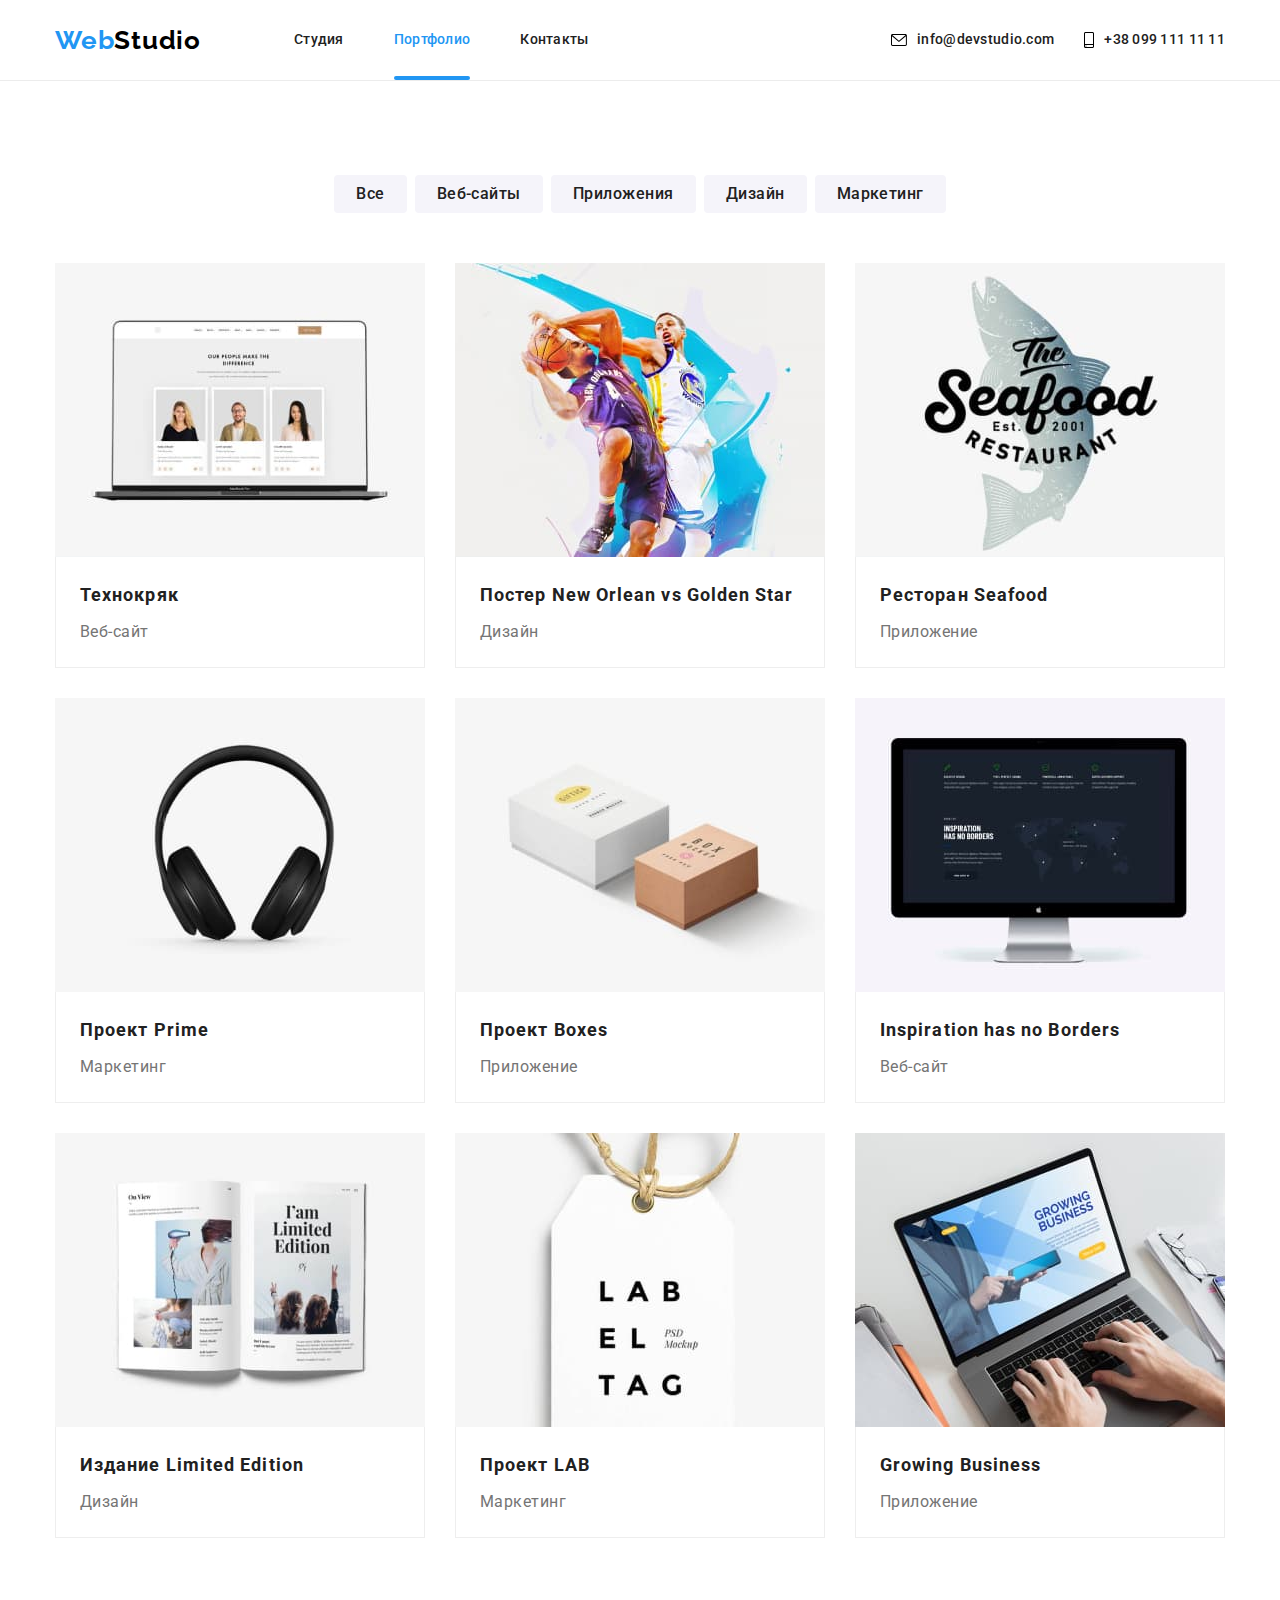
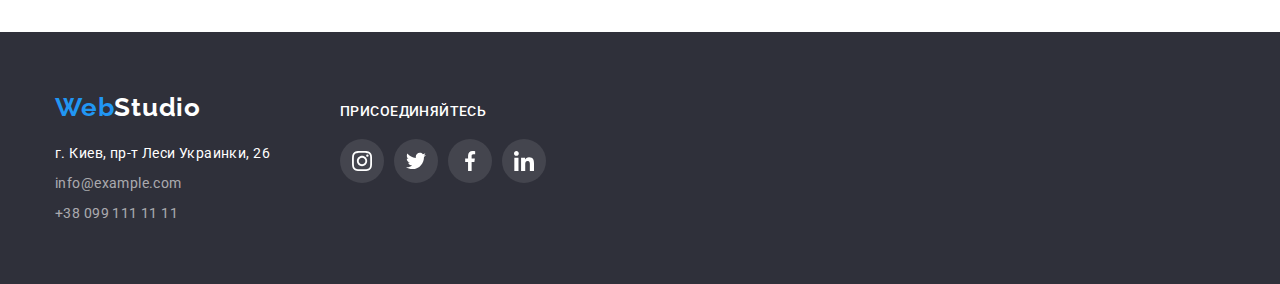
==== portfolio.html @ 580fce65 "добавляет стили" ====
<!DOCTYPE html>
<html lang="ru">

<head>
    <meta charset="UTF-8" />
    <meta name="viewport" content="width=device-width, initial-scale=1.0" />
    <title lang="en">WebStudio</title>
    <link href="https://fonts.googleapis.com/css2?family=Roboto:wght@400;500;700;900&display=swap" rel="stylesheet">
    <link rel="stylesheet"
        href="https://cdnjs.cloudflare.com/ajax/libs/modern-normalize/1.0.0/modern-normalize.min.css">
    <link rel="stylesheet" href="./css/style.css">
</head>

<body>
    <!--шапка-->
    <header class="header">
        <div class="container header-container">
            <nav class="navigate">
                <a href="./index.html" class="link-logo"><span>Web</span>Studio</a>
                <ul class="list menu site-nav">
                    <li class="menu-item"><a href="./index.html" class="link menu-link">Студия</a></li>
                    <li class="menu-item"><a href="./portfolio.html" class="link-current">Портфолио</a></li>
                    <li class="menu-item"><a href="#contacts" class="link menu-link ">Контакты</a></li>
                </ul>
            </nav>
            <ul class="list menu contacts-top">
                <li class="menu-item">
                    <a href="mailto:info@devstudio.com" class="link menu-link link-contacts">
                        <svg class="svg-item" width="16" height="12">
                            <use href="./images/sprite.svg#icon-envelope"></use>
                        </svg>
                        info@devstudio.com
                    </a>
                </li>
                <li class="menu-item">
                    <a href="tel:380991111111" class="link menu-link link-contacts">
                        <svg class="svg-item" width="10" height="16">
                            <use href="./images/sprite.svg#icon-smartphone"></use>
                        </svg>
                        +38 099 111 11 11
                    </a>
                </li>
            </ul>
        </div>
    </header>

    <main>
        <!-- портфолио-->
        <section class="section-portfolio">
            <div class="container">
                <h1 class="visually-hidden no-margin">Портфолио</h1>
                <ul class="list menu menu-filters">
                    <li class="item "><button class="btn" type="button">Все</button></li>
                    <li class="item"><button class="btn" type="button">Веб-сайты</button></li>
                    <li class="item"><button class="btn" type="button">Приложения</button></li>
                    <li class="item"><button class="btn" type="button">Дизайн</button></li>
                    <li class="item"><button class="btn" type="button">Маркетинг</button></li>
                </ul>

                <ul class="list list-portfolio">
                    <li class="item-card"> 
                        <a class="img-card" href="">
                            <div class="overlay">
                                <img src="./images/tehno.jpg" alt="Наши люди">
                                <p class="description">
                                    Технокряк это современная площадка распространения коронавируса. Компании используют эту платформу для
                                    цифрового шпионажа и атак на защищённые сервера конкурентов.
                                </p>
                            </div>                           
                            <div class="info-portfolio">
                                <h2 class="tittle">Технокряк</h2>
                                <p class="text">Веб-сайт</p>
                            </div>
                        </a>
                    </li>

                    <li class="item-card">
                        <a class="img-card" href="">
                            <div class="overlay">
                                <img src="./images/poster.jpg" alt="Игра в баскетбол">
                                <p class="description">
                                    Технокряк это современная площадка распространения коронавируса. Компании используют эту платформу для
                                    цифрового шпионажа и атак на защищённые сервера конкурентов.
                                </p>
                            </div>
                            <div class="info-portfolio">
                                <h2 class="tittle">Постер New Orlean vs Golden Star</h2>
                                <p class="text">Дизайн</p>
                            </div>
                        </a>
                    </li>
                                      
                    <li class="item-card">
                        <a class="img-card" href="">
                            <div class="overlay">
                                <img src="./images/resto.jpg" alt="Рыба">
                                <p class="description">
                                    Технокряк это современная площадка распространения коронавируса. Компании используют эту платформу для
                                    цифрового шпионажа и атак на защищённые сервера конкурентов.
                                </p>
                            </div>
                            <div class="info-portfolio">
                                <h2  class="tittle">Ресторан Seafood</h2>
                                <p class="text">Приложение</p>
                            </div>
                        </a>
                    </li>
                
                
                    <li class="item-card">
                       <a class="img-card" href="">
                            <div class="overlay">
                                <img src="./images/prime.jpg" alt="Наушники">
                                <p class="description">
                                    Технокряк это современная площадка распространения коронавируса. Компании используют эту платформу для
                                    цифрового шпионажа и атак на защищённые сервера конкурентов.
                                </p>
                            </div>   
                            <div class="info-portfolio">
                                <h2 class="tittle">Проект Prime</h2>
                                <p class="text">Маркетинг</p>
                            </div>                          
                        </a>
                    </li>
                
                    <li class="item-card">
                        <a class="img-card" href="">
                            <div class="overlay">
                                <img src="./images/box-project.jpg" alt="Коробка">
                                <p class="description">
                                    Технокряк это современная площадка распространения коронавируса. Компании используют эту платформу для
                                    цифрового шпионажа и атак на защищённые сервера конкурентов.
                                </p>
                            </div>    
                            <div class="info-portfolio">
                                <h2  class="tittle">Проект Boxes</h2>
                                <p class="text">Приложение</p>
                            </div>                           
                        </a>
                    </li>
                
                    <li class="item-card">
                        <a class="img-card" href="">
                            <div class="overlay">
                                <img src="./images/Inspiration.jpg" alt="Монитор"><p class="description">
                                    Технокряк это современная площадка распространения коронавируса. Компании используют эту платформу для
                                    цифрового шпионажа и атак на защищённые сервера конкурентов.
                                </p>
                            </div>    
                            <div class="info-portfolio">
                                <h2  class="tittle">Inspiration has no Borders</h2>
                                <p class="text">Веб-сайт</p>
                            </div>                                
                         </a>                           
                    </li>
                
                    <li class="item-card">
                        <a class="img-card" href="">
                            <div class="overlay">
                                <img src="./images/limited.jpg" alt="Книга"><p class="description">
                                        Технокряк это современная площадка распространения коронавируса. Компании используют эту платформу для
                                        цифрового шпионажа и атак на защищённые сервера конкурентов.
                                    </p>
                                </div>    
                            <div class="info-portfolio">
                                <h2  class="tittle">Издание Limited Edition</h2>
                                <p class="text">Дизайн</p>
                            </div>                           
                        </a>                             
                    </li>
                
                    <li class="item-card">
                        <a class="img-card" href="">
                            <div class="overlay">
                                <img src="images/lab.jpg" alt="Брелок"><p class="description">
                                        Технокряк это современная площадка распространения коронавируса. Компании используют эту платформу для
                                        цифрового шпионажа и атак на защищённые сервера конкурентов.
                                    </p>
                            </div>    
                            <div class="info-portfolio">
                                <h2 class="tittle">Проект LAB</h2>
                                <p class="text">Маркетинг</p>
                            </div>                            
                         </a>                            
                    </li>
                
                    <li class="item-card">
                        <a class="img-card" href="">
                            <div class="overlay">
                                <img src="./images/business.jpg" alt="За ноутбуком"><p class="description">
                                        Технокряк это современная площадка распространения коронавируса. Компании используют эту платформу для
                                        цифрового шпионажа и атак на защищённые сервера конкурентов.
                                    </p>
                            </div>    
                            <div class="info-portfolio">
                                <h2  class="tittle">Growing Business</h2>
                                <p class="text">Приложение</p>
                            </div>                            
                           </a>                            
                    </li>
                </ul>
            </div>
        </section>
    </main>

    <!--футер--> 
    <!-- <a href="./index.html"class="link">WebStudio"</a> -->
    <footer class="footer">
        <div class="container">
            <div class="flex-footer">
                <div class="footer-left">
                    <a href="./index.html" class="link-logo inverse "><span>Web</span>Studio</a>
                    <address id="contacts">
                        <ul class="page-futer link list">
                            <li class="item item-link white-link ">
                                <a href="https://goo.gl/maps/ifoA3qWjALRfbkiX9" target="_blank" rel="noopener noreferer"
                                    class="link">г. Киев,
                                    пр-т Леси Украинки, 26</a>
                            </li>
                            <li class=" item item-link">
                                <a class="contacts link" href="mailto:info@example.com">info@example.com</a>
                            </li>
                            <li class=" item item-link">
                                <a class="contacts link" href="tel:380991111111">+38 099 111 11 11</a>
                            </li>
                        </ul>
                    </address>
                </div>
                <div class="center-footer">
                    <h2 class="title">Присоединяйтесь</h2>
                    <ul class="social-list list">
                        <li class="item">
                            <a class="link social-link dark" href="https://www.instagram.com/" aria-label="Instagram">
                                <span class="visually-hidden">Instagram</span>
                                <svg class="social-icon">
                                    <use href="./images/sprite.svg#icon-instagram"></use>
                                </svg>
                            </a>
                        </li>
                        <li class="item">
                            <a class="link social-link dark" href="https://twitter.com/" aria-label="Twitter">
                                <span class="visually-hidden">Twitter</span>
                                <svg class="social-icon">
                                    <use href="./images/sprite.svg#icon-twitter"></use>
                                </svg>
                            </a>
                        </li>
                        <li class="item">
                            <a class="link social-link dark" href="https://facebook.com/" aria-label="Facebook">
                                <span class="visually-hidden">Facebook</span>
                                <svg class="social-icon">
                                    <use href="./images/sprite.svg#icon-facebook"></use>
                                </svg>
                            </a>
                        </li>
                        <li class="item">
                            <a class="link social-link dark" href="https://www.linkedin.com/" aria-label="LinkedIn">
                                <span class="visually-hidden">LinkedIn</span>
                                <svg class="social-icon">
                                    <use href="./images/sprite.svg#icon-linkedin"></use>
                                </svg>
                            </a>
                        </li>
                    </ul>
                </div>
            </div>
        </div>
    </footer>
</body>

</html>
---- css/style.css ----
/* raleway-regular - latin */
@font-face {
  font-family: "Raleway";
  font-style: normal;
  font-weight: 400;
  src: url("../fonts/raleway-v18-latin/raleway-v18-latin-regular.eot"); /* IE9 Compat Modes */
  src: local(""),
    url("../fonts/raleway-v18-latin/raleway-v18-latin-regular.eot?#iefix")
      format("embedded-opentype"),
    /* IE6-IE8 */
      url("../fonts/raleway-v18-latin/raleway-v18-latin-regular.woff2")
      format("woff2"),
    /* Super Modern Browsers */
      url("../fonts/raleway-v18-latin/raleway-v18-latin-regular.woff")
      format("woff"),
    /* Modern Browsers */
      url("../fonts/raleway-v18-latin/raleway-v18-latin-regular.ttf")
      format("truetype"),
    /* Safari, Android, iOS */
      url("../fonts/raleway-v18-latin/raleway-v18-latin-regular.svg#Raleway")
      format("svg"); /* Legacy iOS */
}
/* raleway-700 - latin */
@font-face {
  font-family: "Raleway";
  font-style: normal;
  font-weight: 700;
  src: url("../fonts/raleway-v18-latin/raleway-v18-latin-700.eot"); /* IE9 Compat Modes */
  src: local(""),
    url("../fonts/raleway-v18-latin/raleway-v18-latin-700.eot?#iefix")
      format("embedded-opentype"),
    /* IE6-IE8 */ url("../fonts/raleway-v18-latin/raleway-v18-latin-700.woff2")
      format("woff2"),
    /* Super Modern Browsers */
      url("../fonts/raleway-v18-latin/raleway-v18-latin-700.woff")
      format("woff"),
    /* Modern Browsers */
      url("../fonts/raleway-v18-latin/raleway-v18-latin-700.ttf")
      format("truetype"),
    /* Safari, Android, iOS */
      url("../fonts/raleway-v18-latin/raleway-v18-latin-700.svg#Raleway")
      format("svg"); /* Legacy iOS */
}

:root {
  --main-text-color: #757575;
  --title-text-color: #212121;
  --accent-text-color: #2196f3;
  --black: #000000;
  --white: #ffffff;
  --bc-color: #2f303a;
  --for-team: #f5f4fa;
  --division-line-color: #ececec;
  --border-line-color: #eeeeee;
  --social-link-color-default: #afb1b8;
  --transparent-white-light: rgba(255, 255, 255, 0.6);
  --transparent-white-dark: rgba(255, 255, 255, 0.1);
  --backdrop: rgba(0, 0, 0, 0.2);
  --timing-function: cubic-bezier(0.4, 0, 0.2, 1);
  --time: 250ms;
}

html {
  box-sizing: border-box;
}

body {
  font-family: "Roboto", sans-serif;
  font-weight: 500;
  font-size: 14px;
  line-height: 1.71;
  letter-spacing: 0.03em;
  color: var(--main-text-color);
}
/* 
h1,
h2,
h3,
p {
  margin-top: 0;
} */

img {
  display: block;
  max-width: 100%;
  height: auto;
}

.no-margin {
  margin-top: 0;
}
.text {
  margin: 0;
}

.container {
  width: 1200px;
  padding-left: 15px;
  padding-right: 15px;
  margin-right: auto;
  margin-left: auto;
  /* border: 2px solid tomato; */
}

.header {
  border-bottom: 1px solid var(--division-line-color);
}

.list {
  list-style: none;
  margin: 0;
  padding: 0;
}

.link,
.link-logo {
  display: block;
  color: inherit;
  text-decoration: none;

  transition: color var(--time) var(--timing-function),
    fill var(--time) var(--timing-function);
}

.link:hover,
.link:focus {
  color: var(--accent-text-color);
}

.site-nav .link-current {
  position: relative;

  display: block;

  padding-top: 32px;
  padding-bottom: 32px;
  font-family: "Roboto", sans-serif;
  font-weight: 500;
  font-size: 14px;
  line-height: 1.14;
  letter-spacing: 0.02em;

  color: var(--accent-text-color);
  text-decoration: none;
}

.site-nav .link-current::after {
  content: "";
  position: absolute;
  display: block;
  width: 100%;
  height: 4px;
  border-radius: 2px;
  left: 0;
  bottom: 0;

  background-color: var(--accent-text-color);
}

.page-futer > .white-link {
  color: var(--white);
}

.link-contacts:hover,
.link-contacts:focus {
  color: var(--accent-text-color);
  fill: var(--accent-text-color);
}
/* 
.site-nav,
.contacts-top  */

.menu-item .menu-link,
.menu-item .link {
  display: flex;
  justify-content: center;
  align-items: center;

  transition: color var(--time) var(--timing-function),
    fill var(--time) var(--timing-function);
}

/* .site-nav .menu-item:hover:after,
.site-nav .menu-item:focus:after,
.link-current::after {
  content: "";
  display: block;
  width: 100%;
  height: 4px;
  border-radius: 2px;
  background-color: var(--accent-text-color);
  margin-top: 28px;
} */

/* overlay */

.hero.overlay {
  max-width: 1600px;
  height: 600px;
  margin-left: auto;
  margin-right: auto;

  background-image: linear-gradient(
      to right,
      rgba(47, 48, 58, 0.4),
      rgba(47, 48, 58, 0.4)
    ),
    url("../images/img-hero.jpg");
  background-repeat: no-repeat;
  background-position: center;
  background-size: cover;
}

.btn {
  display: inline-block;
  border: 0px solid transparent;
  border-radius: 4px;
  /* min-width: 103px; */
  padding: 6px 22px;
  font-weight: 500;
  font-size: 16px;
  line-height: 1.63;
  text-align: center;
  letter-spacing: 0.03em;
  color: var(--title-text-color);
  background-color: var(--for-team);
  cursor: pointer;

  transition: color var(--time) var(--timing-function),
    background-color var(--time) var(--timing-function);
}

.btn:hover,
.btn:focus,
.btn:active {
  display: inline-block;
  border: 0px solid transparent;
  border-radius: 4px;
  border: none;
  outline: none;
  box-shadow: none;
  /* min-width: 103px; */
  padding: 6px 22px;
  font-weight: 500;
  font-size: 16px;
  line-height: 1.62;
  text-align: center;
  letter-spacing: 0.03em;

  color: var(--white);
  background-color: var(--accent-text-color);
}

.main-btn {
  display: inline-block;
  text-align: center;
  border: 0px solid transparent;
  margin-top: 0;
  margin-bottom: 0;
  padding: 10px 32px;
  /* width: 200px;
  height: 51.64px; */

  font-size: 16px;
  font-weight: 700;
  line-height: 1.875;
  letter-spacing: 0.06em;

  background-color: var(--accent-text-color);
  color: var(--white);
  cursor: pointer;
}

.main-btn:hover,
.main-btn:focus,
.main-btn:active {
  border: none;
  outline: none;
  box-shadow: none;
}

.menu-link {
  display: block;
  padding-top: 32px;
  padding-bottom: 32px;
  font-family: "Roboto", sans-serif;
  font-weight: 500;
  font-size: 14px;
  line-height: 1.14;
  letter-spacing: 0.02em;
  color: var(--title-text-color);
}

.page-title {
  /* margin-top: 0; */
  /* display: inline-block; */
  margin-bottom: 30px;

  font-family: "Roboto", sans-serif;
  font-weight: 900;
  font-size: 44px;
  line-height: 1.364;
  text-align: center;
  letter-spacing: 0.06em;
  text-transform: uppercase;
  color: var(--white);
}

.item .p-title {
  margin-bottom: 10px;

  font-weight: 700;
  font-size: 16px;
  line-height: 1.187;
  letter-spacing: 0.03em;
  text-transform: uppercase;
  color: var(--title-text-color);
}

.section-tittle {
  margin-top: 0%;
  margin-bottom: 50px;

  font-family: "Roboto", sans-serif;
  font-weight: 900;
  font-size: 36px;
  line-height: 1.17;
  text-align: center;
  letter-spacing: 0.03em;
  color: var(--title-text-color);
}

.menu-benefits > .p-title {
  margin-bottom: 10px;

  font-family: "Roboto", sans-serif;
  font-weight: 700;
  font-size: 14px;
  line-height: 1.14;
  letter-spacing: 0.03em;
  text-transform: uppercase;
  color: var(title-text-color);
}

.page-futer {
  font-family: "Roboto", sans-serif;
  font-style: normal;
  font-size: 14px;
  line-height: 1.71;
  letter-spacing: 0.03em;
  color: var(--white);
}

.link-logo {
  display: flex;
  align-items: center;

  font-family: "Raleway", sans-serif;
  font-weight: 700;
  font-size: 26px;
  line-height: 1.19;
  font-style: normal;
  letter-spacing: 0.03em;
  color: var(--black);
}

.link-logo > span {
  color: var(--accent-text-color);
}

.link-logo.inverse {
  display: flex;
  margin-bottom: 20px;
  color: var(--white);
}

.menu {
  display: inline-flex;
}

.site-nave .menu-item:not(:last-child) {
  margin-right: 50px;
}

.contacts-top .menu-item:not(:last-child) {
  margin-right: 30px;
}

.menu-item {
  display: flex;
  align-items: center;
}

.menu-item .svg-item {
  margin-right: 10px;
  fill: inherit;
}

.menu-link .header-container {
  display: inline-flex;
  align-items: center;
}

.header {
  /* padding-top: 32px;
  padding-bottom: 32px; */
  background-color: var(--dark-bg);
}

.navigate {
  display: flex;
  align-items: center;
}

.header-container {
  display: flex;
  align-items: center;
  /* border: ; */
}

.site-nav {
  display: flex;
  margin-left: 93px;
  align-items: center;
}

.site-nav .menu-item + .menu-item {
  margin-left: 50px;
}

.contacts-top {
  display: flex;
  margin-left: auto;
  align-items: center;
}

.footer {
  background-color: var(--bc-color);
}

.hero-box {
  /* max-width: 665px; */
  align-items: center;
  display: flex;
  flex-direction: column;
  justify-content: center;
  text-align: center;
  padding-top: 200px;
  padding-bottom: 200px;
}

.about,
.benefits,
.team,
.section-portfolio,
.clients {
  padding-top: 94px;
}
.section-portfolio,
.clients,
.about {
  padding-bottom: 94px;
}
.team {
  padding-top: 94px;
  padding-bottom: 94px;
}

.menu-benefits > .item + .item {
  margin-left: 30px;
}

.menu-benefits > .item {
  width: calc((100% - 3 * 30px) / 4);
}

.menu-benefits .text {
  margin-top: 0;
  margin-bottom: 0;
  font-weight: 400;
  font-size: 14px;
  line-height: 1.71;
}

.menu-benefits .icon {
  display: flex;
  justify-content: center;
  align-items: center;
  height: 120px;
  width: 270px;
  margin-bottom: 30px;
  border-radius: 4px;
  background-color: var(--for-team);
}

.menu-benefits .svg-item {
  width: 70px;
  height: 70px;
  margin: auto;
}

/* .icon-antenna::before,
.icon-clock::before,
.icon-diagram::before,
.icon-astronaut::before {
  display: block;
  content: "";
  height: 120px;
  background-size: 70px;
  background-position: center;
  background-repeat: no-repeat;
  background-color: var(--for-team);
  margin-bottom: 30px;
} */
/* 
.icon-antenna::before {
  background-image: url(../images/antenna.svg);
}

.icon-clock::before {
  background-image: url(../images/clock.svg);
}

.icon-diagram::before {
  background-image: url(../images/diagram.svg);
}

.icon-astronaut::before {
  background-image: url(../images/astronaut.svg);
} */

.menu-offers {
  display: flex;
}
.menu-offers > .item {
  width: calc((100%- 60px) / 3);
}
.menu-offers > .item + .item {
  margin-left: 30px;
}

.menu-offers .link {
  display: block;
  position: relative;
}

.menu-offers .description {
  position: absolute;
  left: 0;
  bottom: 0;
  margin: 0;
  width: 100%;
  padding-top: 27px;
  padding-bottom: 27px;

  font-weight: 700;
  font-size: 14px;
  line-height: 1.143;
  text-align: center;
  letter-spacing: 0.03em;
  text-transform: uppercase;
  color: var(--white);
  background: rgba(47, 48, 58, 0.8);
}

.team {
  background-color: var(--for-team);
}
.menu-team {
  display: flex;
  /* padding: -30px 0; */
  background-color: var(--primary-bg-color);
}

.menu-team > .team-card {
  width: calc((100% - 90px) / 4);

  /* box-shadow: 0px 1px 3px rgba(0, 0, 0, 0.12), 0px 1px 1px rgba(0, 0, 0, 0.14), 0px 2px 1px rgba(0, 0, 0, 0.2); */
  border-radius: 0px 0px 4px 4px;
}

.team-card {
  box-shadow: 0px 1px 3px rgba(0, 0, 0, 0.12), 0px 1px 1px rgba(0, 0, 0, 0.14),
    0px 2px 1px rgba(0, 0, 0, 0.2);
  border-radius: 0px 0px 4px 4px;
  background: var(--white);
}

.menu-team > .team-card + .team-card {
  margin-left: 30px;
}

.menu-team .info {
  padding: 30px 32px;
}

.info .p-title {
  margin-bottom: 10px;

  font-weight: 500;
  font-size: 16px;
  line-height: 1.19;

  text-align: center;
  letter-spacing: 0.03em;
  color: var(--title-text-color);
}

.info > .text {
  margin-bottom: 16px;

  font-weight: 400;
  font-size: 16px;
  line-height: 1.19;

  text-align: center;
  letter-spacing: 0.03em;

  color: var(-main-text-color);
}

.clients-list {
  display: flex;
}
.clients-list > .item {
  width: calc((100%-150px) / 6);
}
.clients-list > .item + .item {
  margin-left: 30px;
}
.clients-list .company-link {
  display: flex;
  justify-content: center;
  align-items: center;
  width: 170px;
  height: 90px;

  color: var(--social-link-color-default);
  border: 1px solid currentColor;
  border-radius: 4px;

  fill: currentColor;

  transition: color var(--time) var(--timing-function),
    fill var(--time) var(--timing-function);
}

.clients-list .company-link:hover,
.clients-list .company-link:focus {
  color: var(--accent-text-color);
  fill: var(--accent-text-color);
}

.footer-left {
  /* display: flex; */
  /* align-items: ; */
  padding-bottom: 60px;
  padding-top: 60px;
  margin-right: 70px;
}

.page-futer .item-link + .item-link {
  margin-top: 9px;
}

.address {
  color: var(--white);
}

.item-link {
  font-weight: normal;
  font-size: 14px;
  line-height: 1.5;
  letter-spacing: 0.03em;
  color: rgba(255, 255, 255, 0.6);
}

.center-footer .title {
  margin-top: 0;
  margin-bottom: 20px;

  font-weight: 500;
  font-size: 14px;
  line-height: 1.142;
  letter-spacing: 0.03em;
  text-transform: uppercase;

  color: var(--white);
}

.social-list {
  display: flex;
  justify-content: center;
  margin-top: px;
}

.social-list .social-icon {
  width: 20px;
  height: 20px;
}

.item {
  display: block;
}

.team-card {
  display: block;
}

.social-list .social-link {
  display: inline-flex;
  justify-content: center;
  align-items: center;
  width: 44px;
  height: 44px;
  border-radius: 50%;

  transition: fill var(--time) var(--timing-function),
    background-color var(--time) var(--timing-function);
}
.social-list > .item + .item {
  margin-left: 10px;
}
.light {
  fill: var(--social-link-color-default);
}
.social-link.light:hover {
  fill: var(--white);
  background-color: var(--accent-text-color);
}

.social-link.dark {
  fill: var(--white);
  background-color: var(--transparent-white-dark);
}
.social-link.dark:hover {
  background-color: var(--accent-text-color);
}
.flex-footer {
  display: flex;
  align-items: baseline;
}

.menu-filters {
  display: flex;
  justify-content: center;
  margin-bottom: 50px;
}
.menu-filters > .item + .item {
  margin-left: 8px;
}

.list-portfolio {
  display: flex;
  flex-wrap: wrap;

  /* margin-right: -30px;
  margin-bottom: -30px; */
}

.info-portfolio .tittle {
  margin-top: 0;
  margin-bottom: 4px;
  font-weight: 700;
  font-size: 18px;
  line-height: 2;
  letter-spacing: 0.06em;
  color: var(--title-text-color);
}

.info-portfolio {
  padding: 20px 24px;
  border-style: solid;
  border-width: 0 1px 1px 1px;
  box-sizing: border-box;
  border-color: var(--border-line-color);
}

.list-portfolio > .item-card:nth-child(3n) {
  margin-right: 0;
}

.list-portfolio > .item-card:nth-last-child(-n + 3) {
  margin-bottom: 0;
}

.item-card {
  flex-basis: calc((100% - 60px) / 3);
  display: flex;
  margin-right: 30px;
  margin-bottom: 30px;
  background: var(--white);
}

.info-portfolio .text {
  font-weight: 400;
  font-size: 16px;
  line-height: 1.87;
  letter-spacing: 0.03em;
  color: var(--main-text-color);
}
.img-card {
  display: block;
  text-decoration: none;
}

.list-portfolio .img-card:hover,
.list-portfolio .img-card:focus {
  box-shadow: 0px 1px 1px rgba(0, 0, 0, 0.12), 0px 4px 4px rgba(0, 0, 0, 0.06),
    1px 4px 6px rgba(0, 0, 0, 0.16);
}

.list-portfolio .overlay {
  position: relative;
  overflow: hidden;
}

.list-portfolio .description {
  position: absolute;
  left: 0;
  right: 0;
  top: 0;
  bottom: 0;
  margin: 0;

  font-weight: 400;
  font-size: 18px;
  line-height: 1.56;
  padding: 63px 24px;

  color: var(--white);
  background: var(--accent-text-color);

  transform: translateY(100%);
  transition: transform 250ms;
  /* transition: transform var(--time) var(--timing-function); */
}

.list-portfolio .img-card:hover .description,
.list-portfolio .img-card:focus .description {
  transform: translateY(0);
}

.visually-hidden {
  position: absolute;
  clip: rect(1px 1px 1px 1px);
  clip: rect(1px, 1px, 1px, 1px);
  padding: 0;
  border: 0;
  height: 1px;
  width: 1px;
  overflow: hidden;
}

/* модальное окно */

.backdrop {
  position: fixed;
  top: 0;
  left: 0;
  width: 100%;
  height: 100%;
  background: var(--backdrop);

  opacity: 1;
  transition: opacity var(--time) var(--timing-function);
}

.is-hidden {
  opacity: 0;
  pointer-events: none;
  visibility: hidden;
}

.backdrop.is-hidden .modal {
  opacity: 0;
  transform: translate(-50%, -50%) scale(0.2) rotate(180deg);
}

.modal {
  position: absolute;
  top: 50%;
  left: 50%;
  padding: 40px;
  /* display: flex;
  flex-direction: column; */
  min-width: 528px;
  min-height: 581px;

  box-shadow: 0px 1px 3px rgba(0, 0, 0, 0.12), 0px 1px 1px rgba(0, 0, 0, 0.14),
    0px 2px 1px rgba(0, 0, 0, 0.2);
  border-radius: 4px;

  background-color: var(--white);
  opacity: 1;
  transform: translate(-50%, -50%) scale(1) rotate(0deg);
  transition: transform, opacity var(--time), var(--time) var(--timing-function);
}

.modal .modal-button {
  position: absolute;

  display: inline-flex;
  justify-content: center;
  align-items: center;
  width: 30px;
  height: 30px;
  padding: 0;
  margin: 0;
  border: none;

  border-radius: 50%;
  right: 8px;
  top: 8px;
  background-color: var(--white);
  border: 1px solid rgba(0, 0, 0, 0.1);
  cursor: pointer;
}

.modal-button:hover,
.modal-button:focus,
.modal-button:active {
  border: none;
  /* outline: none; */
  box-shadow: none;
  fill: var(--accent-text-color);
}

.modal-header {
  display: block;
  margin-bottom: 30px;

  font-weight: 700;
  font-size: 20px;
  line-height: 1.15;
  text-align: center;

  color: var(--title-text-color);
}

.form-field {
  display: block;
  position: relative;

  margin-bottom: 28px;
  font-weight: 400;
  font-size: 12px;
  line-height: 1.17;
  letter-spacing: 0.01em;
}

.form-field .icon {
  position: absolute;
  display: inline-block;

  top: 50%;
  left: 0;
  fill: var(--title-text-color);
  /* background-color: transparent; */
  transform: translate(15px, -50%);
}

.form-field:focus-within .input ~ .icon {
  fill: var(--accent-text-color);
}

.form-field .caption {
  position: absolute;
  top: 50%;
  left: 0;

  color: var(--primary-text-color);
  transform: translate(42px, -50%);
  transition: transform var(--time) var(--timing-function);
  /* user-select: none; */
}

.form-field .input {
  display: block;
  width: 100%;
  padding: 12px 12px 12px 42px;

  font-weight: 400;
  font-size: 12px;
  line-height: 1.17;
  letter-spacing: 0.01em;

  border: 1px solid rgba(33, 33, 33, 0.2);
  border-radius: 4px;
}

.form-field:focus-within .input + .caption {
  color: var(--accent-text-color);
  transform: translate(0px, -38px);
}

.form-field .input:not(:placeholder-shown) ~ .caption {
  transform: translate(0px, -38px);
}

.form-field:focus-within .input,
.form-field-area:focus-within .input {
  border: 1px solid var(--accent-text-color);
  outline-width: 0px;
  border-radius: 4px;
}

.form-field-area {
  display: block;
  position: relative;
  margin-bottom: 20px;

  line-height: 1.17;
  letter-spacing: 0.01em;
  font-weight: 400;
  font-size: 12px;
}

.form-field-area .caption {
  position: absolute;
  top: 0;
  left: 0;

  color: var(--primary-text-color);
  transform: translate(16px, 100%);
  transition: transform var(--time) var(--timing-function);
  /* user-select: none; */
}

.form-field-area .input {
  padding: 12px 16px;
  width: 100%;
  height: 120px;

  letter-spacing: 0.01em;
  font-weight: 400;
  font-size: 12px;
  border: 1px solid rgba(33, 33, 33, 0.2);
  border-radius: 4px;
  resize: none;
}

.form-field-area:focus-within > .caption {
  color: var(--accent-text-color);
  transform: translate(0px, -18px);
}

.form-field-area .input:not(:placeholder-shown) ~ .caption {
  transform: translate(0px, -18px);
}

.field-checkbox {
  display: block;
  margin-bottom: 30px;

  align-items: center;
  justify-content: center;
  text-align: center;
}

.checkbox-icon {
  display: inline-block;
  margin-right: 7px;
  content: "";
  width: 16px;
  height: 15px;
  background-image: url(/images/Vector-policy.svg);
}

.checkbox-icon:hover {
  background-image: url(/images/icon-check.svg);
}

.checkbox:checked + .checkbox-icon {
  background-image: url(/images/icon-check.svg);
}

.link-policy {
  border-bottom: 1px solid var(--accent-text-color);
  color: var(--accent-text-color);
  text-decoration: none;
}
.submit-button {
  border: none;
  margin-left: auto;
  margin-right: auto;
  padding: 10px 55px;
  font-weight: 700;
  font-size: 16px;
  line-height: 1.88;
  display: flex;
  align-items: center;
  text-align: center;
  letter-spacing: 0.06em;

  color: var(--white);
  background: var(--accent-text-color);
  box-shadow: 0px 4px 4px rgba(0, 0, 0, 0.15);
  border-radius: 4px;
  cursor: pointer;
}

.submit-button:hover {
}

/* 
.item-card:nth-child(3n) {
  margin-right: 0;
}

.item-card:nth-last-child(-n + 3) {
  margin-bottom: 0;
} */
/* .list-portfolio .item-card {
  width: 370px;
} */
/* 
.section-portfolio {
  padding-top: 94px;
  padding-bottom: 94px;
} */ ;
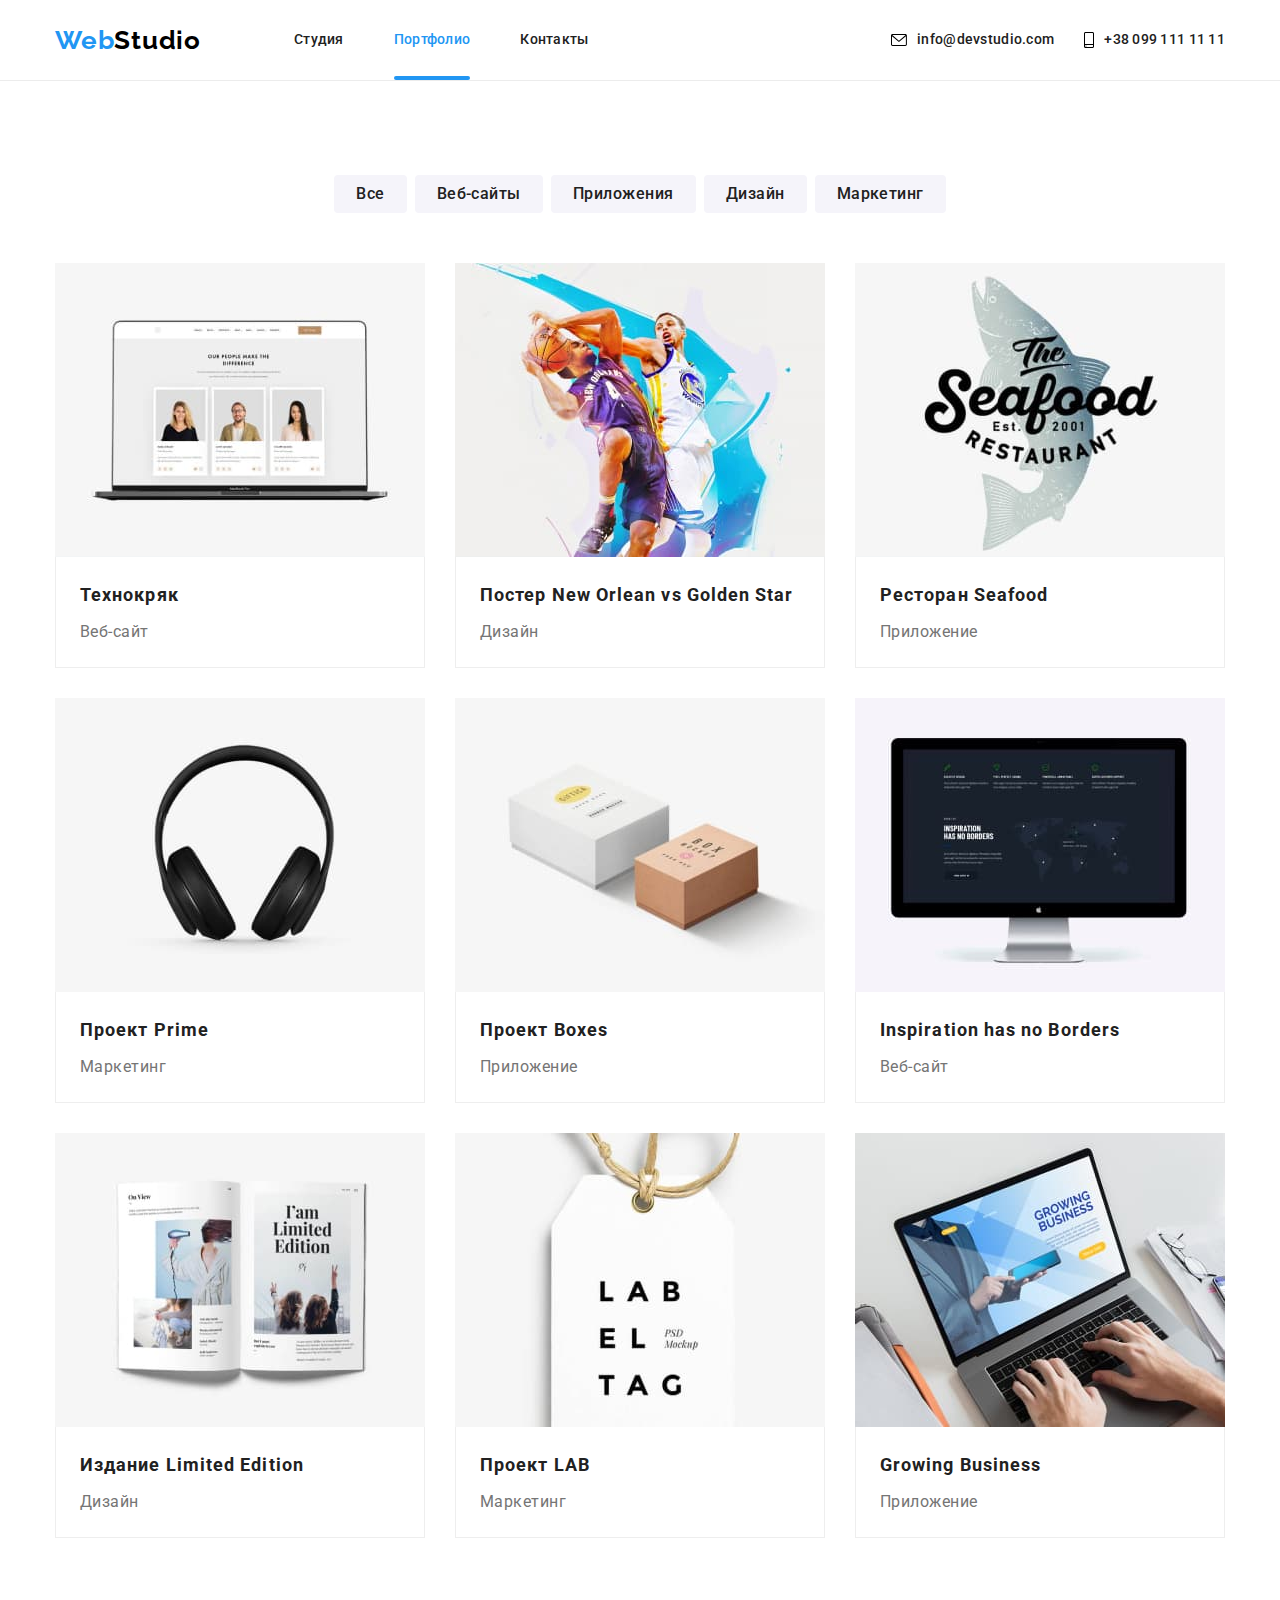
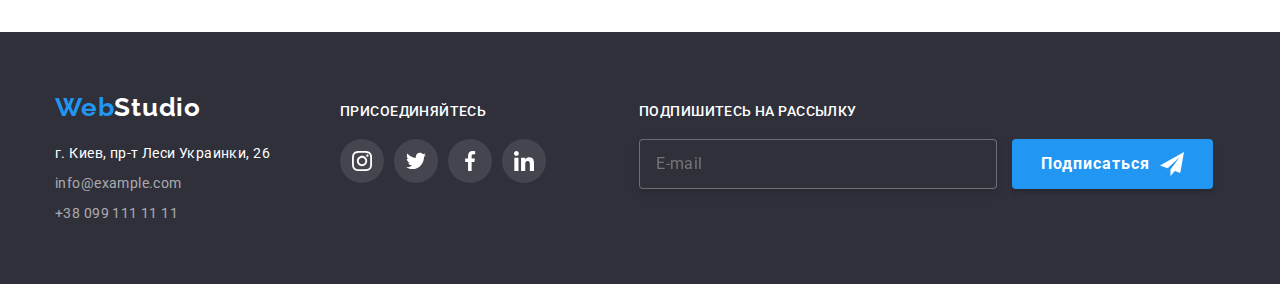
==== commit 30b51037: "исправляет и добавляет разметку" ====
--- a/portfolio.html
+++ b/portfolio.html
@@ -263,6 +263,20 @@
                         </li>
                     </ul>
                 </div>
+    
+                <div class="footer-right">
+                    <h2 class="title">Подпишитесь на рассылку</h2>
+                    <label class="form-field-footer">
+                        <input class="footer-input" type="email" name="email" placeholder="E-mail">
+                    </label>
+    
+                    <button class="footer-button" type="submit">Подписаться
+                        <svg class="footer-icon" width="24" height="24">
+                            <use href="./images/sprite.svg#icon-send"></use>
+                        </svg>
+                    </button>
+    
+                </div>
             </div>
         </div>
     </footer>
--- a/css/style.css
+++ b/css/style.css
@@ -275,8 +275,10 @@
 .main-btn:focus,
 .main-btn:active {
   border: none;
-  outline: none;
+  /* outline: none; */
   box-shadow: none;
+  background-color: var(--white);
+  color: var(--accent-text-color);
 }
 
 .menu-link {
@@ -659,6 +661,91 @@
   margin-right: 70px;
 }
 
+.footer-right {
+  padding-left: 93px;
+}
+
+.footer-input:-webkit-autofill,
+.footer-input:-webkit-autofill:hover,
+.footer-input:-webkit-autofill:focus {
+  -webkit-text-fill-color: var(--white);
+  -webkit-box-shadow: 0 0 0px 1000px var(--bc-color) inset;
+}
+
+.input:not(:placeholder-shown):focus:valid {
+  color: green;
+  border-color: green;
+}
+
+.input:not(:placeholder-shown):invalid {
+  color: red;
+  border-color: red;
+}
+
+.footer-button {
+  display: inline-flex;
+
+  margin-left: 12px;
+  padding: 10px 29px;
+  font-weight: 700;
+  font-size: 16px;
+  line-height: 1.88;
+  align-items: center;
+  text-align: center;
+  letter-spacing: 0.06em;
+
+  color: var(--white);
+  background: var(--accent-text-color);
+  box-shadow: 0px 4px 4px rgba(0, 0, 0, 0.15);
+  border-radius: 4px;
+  border: none;
+  cursor: pointer;
+}
+
+.footer-button:focus {
+  background-color: var(--white);
+  color: var(--accent-text-color);
+
+  /* outline: none; */
+}
+
+.footer-icon {
+  margin-left: 10px;
+  fill: var(--white);
+}
+.footer-button:focus .footer-icon {
+  fill: var(--accent-text-color);
+}
+
+.footer-input {
+  width: 358px;
+  height: 50px;
+  padding-left: 16px;
+
+  border: 1px solid rgba(255, 255, 255, 0.3);
+  box-sizing: border-box;
+  filter: drop-shadow(0px 4px 4px rgba(0, 0, 0, 0.15));
+  border-radius: 4px;
+  background-color: var(--bc-color);
+
+  font-weight: 400;
+  font-size: 16px;
+  line-height: 1.25;
+  letter-spacing: 0.03em;
+  color: rgba(255, 255, 255, 0.6);
+}
+/* 
+.footer-input::placeholder {
+  padding-left: 16px;
+  font-weight: 400px;
+  font-size: 16px;
+  line-height: 1.25;
+
+  letter-spacing: 0.03em;
+
+  color: rgba(255, 255, 255, 0.6);
+} */
+
 .page-futer .item-link + .item-link {
   margin-top: 9px;
 }
@@ -675,7 +762,8 @@
   color: rgba(255, 255, 255, 0.6);
 }
 
-.center-footer .title {
+.center-footer .title,
+.footer-right .title {
   margin-top: 0;
   margin-bottom: 20px;
 
@@ -849,6 +937,7 @@
   border: 0;
   height: 1px;
   width: 1px;
+  margin: -1px;
   overflow: hidden;
 }
 
@@ -942,6 +1031,8 @@
   display: block;
   position: relative;
 
+  background-color: transparent;
+
   margin-bottom: 28px;
   font-weight: 400;
   font-size: 12px;
@@ -1049,16 +1140,11 @@
   transform: translate(0px, -18px);
 }
 
-.field-checkbox {
-  display: block;
-  margin-bottom: 30px;
-
-  align-items: center;
+/* align-items: center;
   justify-content: center;
-  text-align: center;
-}
-
-.checkbox-icon {
+  text-align: center; */
+
+/* .checkbox-icon {
   display: inline-block;
   margin-right: 7px;
   content: "";
@@ -1067,14 +1153,26 @@
   background-image: url(/images/Vector-policy.svg);
 }
 
-.checkbox-icon:hover {
-  background-image: url(/images/icon-check.svg);
-}
-
 .checkbox:checked + .checkbox-icon {
   background-image: url(/images/icon-check.svg);
-}
-
+} */
+
+.field-checkbox .caption::before {
+  display: inline-block;
+  content: "";
+  width: 16px;
+  height: 15px;
+  background-size: 16px;
+  background-position: left;
+  background-repeat: no-repeat;
+  background-color: transparent;
+  margin-right: 8px;
+  background-image: url(../images/Vector-policy.svg);
+}
+
+.checkbox:checked + .caption::before {
+  background-image: url(../images/icon-check.svg);
+}
 .link-policy {
   border-bottom: 1px solid var(--accent-text-color);
   color: var(--accent-text-color);
@@ -1084,6 +1182,7 @@
   border: none;
   margin-left: auto;
   margin-right: auto;
+  margin-top: 30px;
   padding: 10px 55px;
   font-weight: 700;
   font-size: 16px;
@@ -1101,6 +1200,8 @@
 }
 
 .submit-button:hover {
+  color: var(--accent-text-color);
+  background-color: var(--white);
 }
 
 /* 
